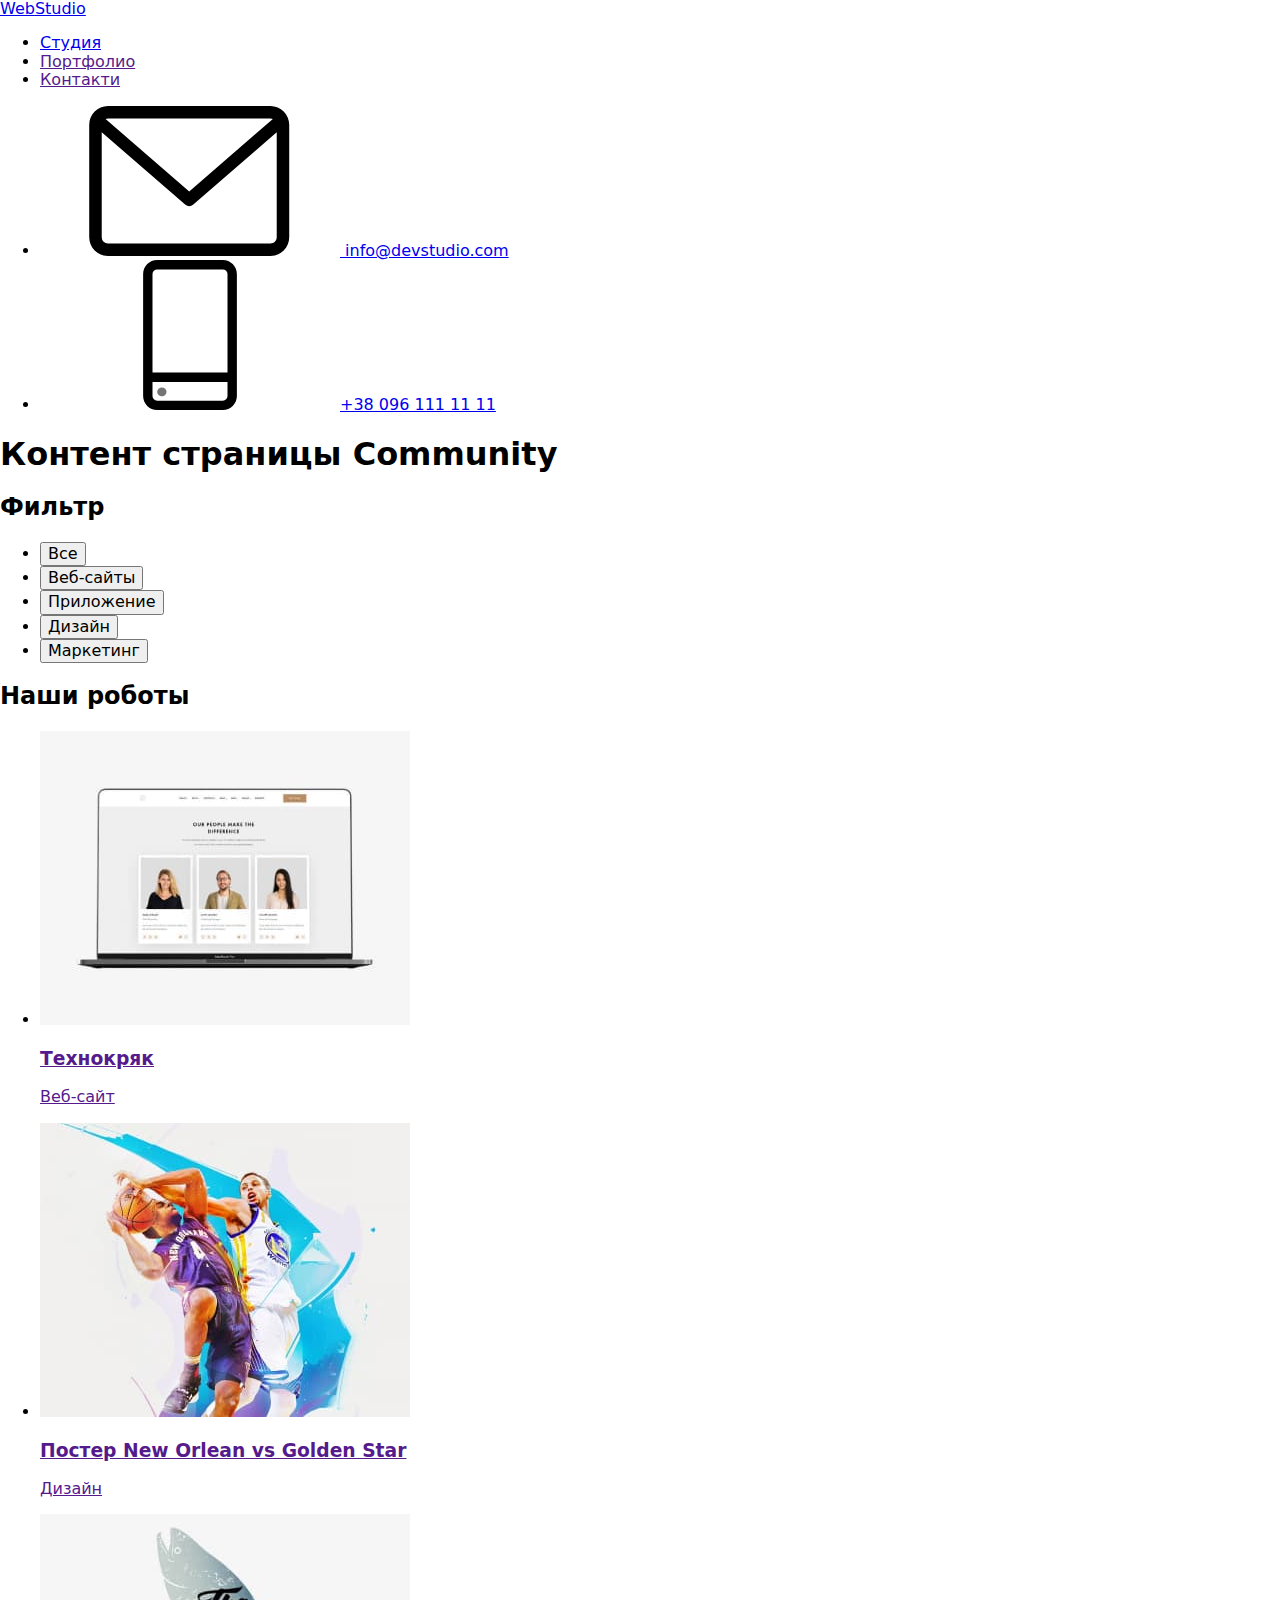
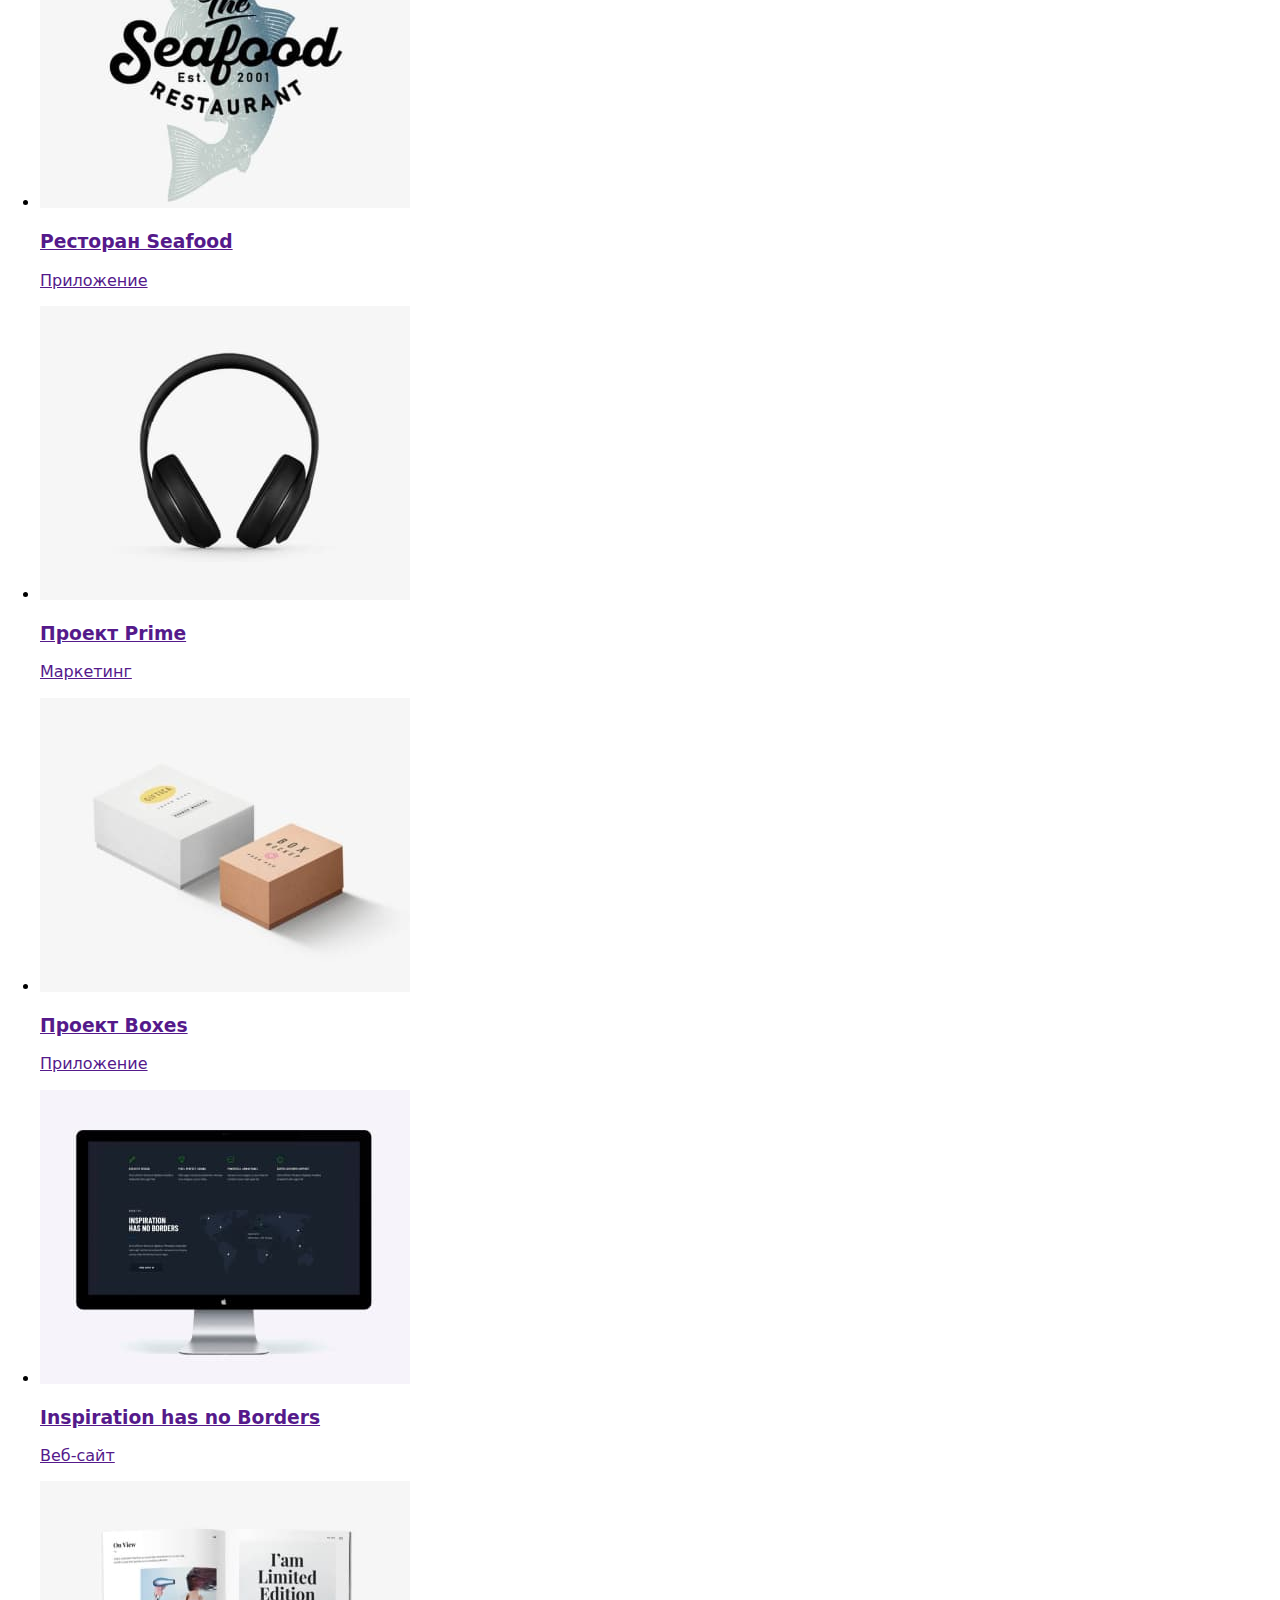
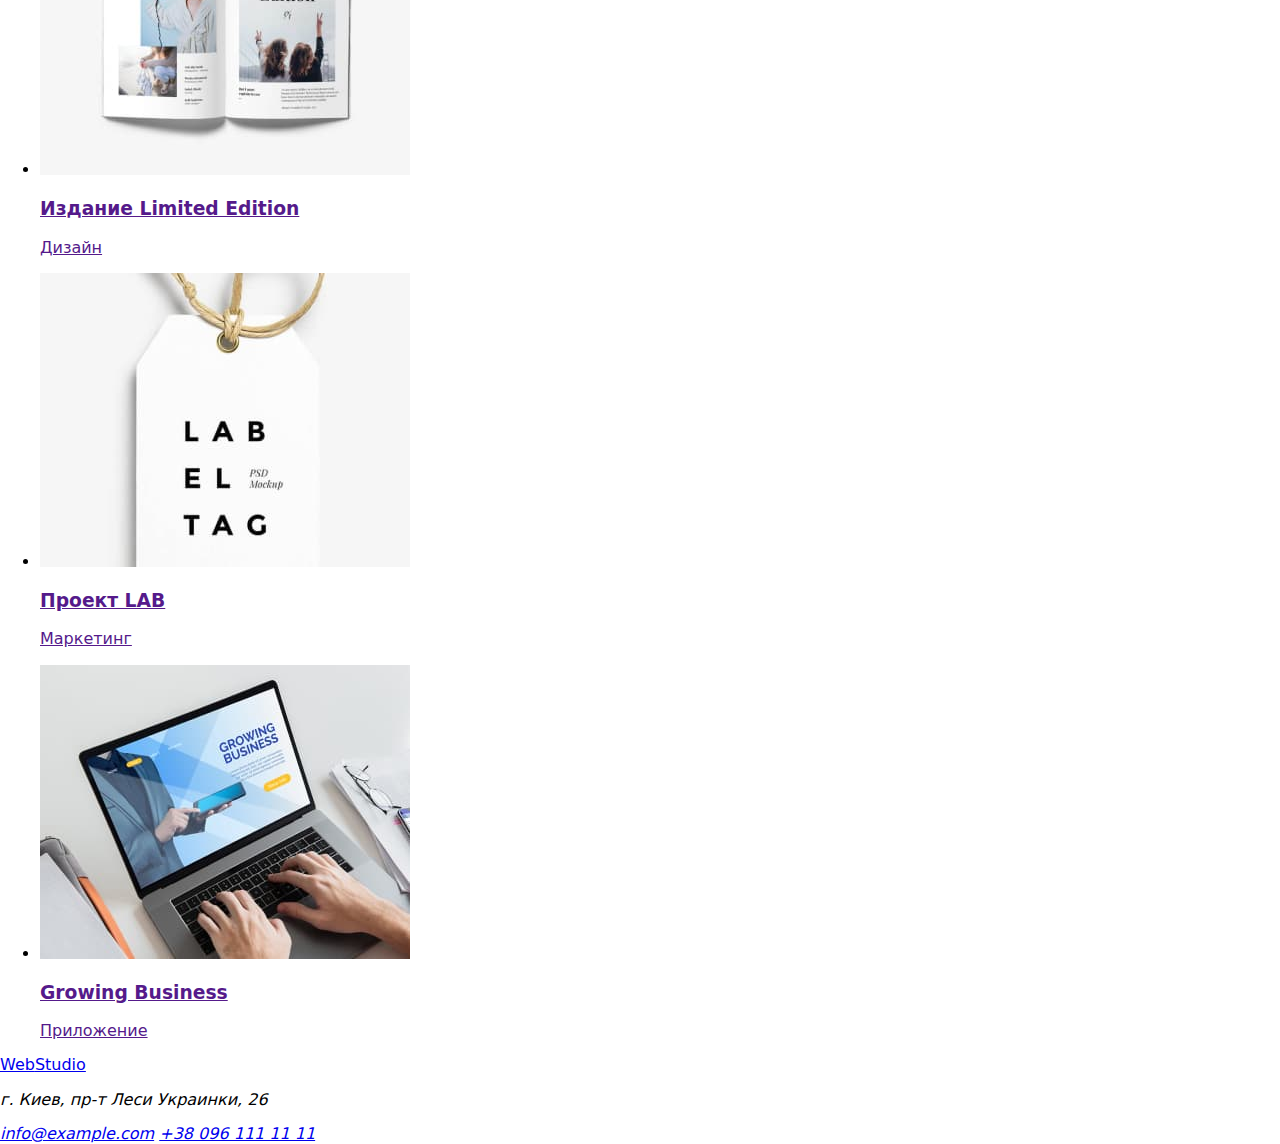
==== portfolio.html @ f93aa74f "first commit" ====
<!DOCTYPE html>
<html lang="ru">
<head>
    <meta charset="UTF-8">
    <meta http-equiv="X-UA-Compatible" content="IE=edge">
    <meta name="viewport" content="width=device-width, initial-scale=1.0">
    <title>Портфолио</title>
    <link href="https://fonts.googleapis.com/css2?family=Raleway:wght@700&family=Roboto:wght@400;500;700;900&display=swap" rel="stylesheet">
    <link rel="stylesheet" href="https://cdnjs.cloudflare.com/ajax/libs/modern-normalize/0.6.0/modern-normalize.min.css" />
    <link rel="stylesheet" href="./css/styles.css"/>
</head>
<body>
    <header>
        <div class="container nav">
        <nav>
            <a class="logo" lang="en" href="./index.html"><span>Web</span>Studio</a>
            <ul >
                <li> <a href="./index.html">Студия</a></li>
                <li> <a href="">Портфолио</a></li>
                <li> <a href="">Контакти</a></li>
            </ul>
        </nav>
        <ul class="pretitleColor">
            <li><a lang="en" href="mailto:info@devstudio.com">
                    <svg class="iconEmail">
                        <use href="./icons/symbol-defs.svg#icon-envelope"></use>
                    </svg>
                    info@devstudio.com</a></li>
            <li><a href="tel:+380961111111">
                    <svg class="iconPhone">
                        <use href="./icons/symbol-defs.svg#icon-smartphone"></use>
                    </svg>+38 096 111 11 11</a></li>
        </ul>
        </div>
    </header>
    <main>
        <section class="container">
<div class="portfolio">
        <h1 class="visually-hidden">Контент страницы Community</h1>
        <h2 class="visually-hidden">Фильтр</h2>
        <ul class="buttonList">
            <li> <button class="portfolioButton" type="button">Все</button> </li>
            <li> <button class="portfolioButton" type="button">Веб-сайты</button> </li>
            <li> <button class="portfolioButton" type="button">Приложение</button> </li>
            <li> <button class="portfolioButton" type="button">Дизайн</button> </li>
            <li> <button class="portfolioButton" type="button">Маркетинг</button> </li>
        </ul>
        <h2 class="visually-hidden">Наши роботы</h2>
        <ul class="portfolioCardList">
            
            <li class="portfolioCard" > 
                <a href="">
                <img src="./images/tehnokryack.jpg" alt="Технокряк" width="370"> 
                <div class="border">
                <div class="portfolioCardDescription">
                <h3>Технокряк</h3>
                <p>Веб-сайт</p>
                </div>
                </div>
                </a>
            </li>
            
            <li class="portfolioCard" >
                <a href="">
                <img src="./images/poster.jpg" alt="Постер" width="370">
                <div class="border">
                <div class="portfolioCardDescription">
                <h3 lang="en">Постер New Orlean vs Golden Star</h3>
                <p>Дизайн</p>
                </div>
                </div>
                </a>
            </li>
            
            <li class="portfolioCard" >
                <a href="">
                <img src="./images/restaurant.jpg" alt="Ресторан" width="370">
                <div class="border">
                <div class="portfolioCardDescription">
                <h3 lang="en">Ресторан Seafood</h3>
                <p>Приложение</p>
                </div>
                </div>
                </a>
            </li>
            
            <li class="portfolioCard" >
                <a href="">
                <img src="./images/prime.jpg" alt="Прайм" width="370">
                <div class="border">
                <div class="portfolioCardDescription">
                <h3 lang="en">Проект Prime</h3>
                <p>Маркетинг</p>
                </div>
                </div>
                </a>
            </li>
            
            <li class="portfolioCard" >
                <a href="">
                <img src="./images/boxes.jpg" alt="Коробки" width="370">
                <div class="border">
                <div class="portfolioCardDescription">
                <h3 lang="en">Проект Boxes</h3>
                <p>Приложение</p>
                </div>
                </div>
                </a>
            </li>
            
            <li class="portfolioCard" >
                <a href="">
                <img src="./images/website2.jpg" alt="Второй веб-сайт" width="370">
                <div class="border">
                <div class="portfolioCardDescription">
                <h3 lang="en">Inspiration has no Borders</h3>
                <p>Веб-сайт</p>
                </div>
                </div>
                </a>
            </li>
            
            <li class="portfolioCard" >
                <a href="">
                <img src="./images/edition.jpg" alt="Издание" width="370">
                <div class="border">
                <div class="portfolioCardDescription">
                <h3 lang="en">Издание Limited Edition</h3>
                <p>Дизайн</p>
                </div>
                </div>
                </a>
            </li>
            
            <li class="portfolioCard" >
                <a href="">
                <img src="./images/lab.jpg" alt="Проект ЛАБ" width="370">
                <div class="border">
                <div class="portfolioCardDescription">
                <h3 lang="en">Проект LAB</h3>
                <p>Маркетинг</p>
                </div>
                </div>
                </a>
            </li>
            
            <li class="portfolioCard" >
                <a href="">
                <img src="./images/grbusiness.jpg" alt="Приложение Бизнес" width="370">
                <div class="border">
                <div class="portfolioCardDescription">
                <h3 lang="en">Growing Business</h3>
                <p>Приложение</p>
                </div>
                </div>
                </a>
            </li>
        </ul>
        </div>
        </section>
    </main>
    <footer>
        <div class="container">
         <a class="logo" lang="en" href="./index.html"><span>Web</span>Studio</a>
            <address>
                <p class="address">г. Киев, пр-т Леси Украинки, 26</p>
                <a lang="en" href="mailto:info@devstudio.com">info@example.com</a>
                <a href="tel:+380961111111">+38 096 111 11 11</a>
            </address>
            </div>
    </footer>
</body>
</html>
---- css/styles.css ----
                                                                                                                                                                                                                                                                                                                                                                                                                                                                                                                                                                                                                                                                                                                                                                                                                                                                                                                                                                                                                                                                                                                                                                                                                                                                                                                                                                                                                                                                                                                                                                                                                                                                                                                                                                                                                                                                                                                                                                                                                                                                                                                                                                                                                                                                                                                                                                                                                                                                                                                                                                                                                                                                                                                                                                                                                                                                                                                                                                                                                                                                                                                                                                                                                                                                                                                                                                                                                                                                                                                                                                                                                                                                                                                                                                                                                                                                                                                                                                                                                                                                                                                                                                                                                                                                                                                                                                                                                                                                                                                                                                                                                                                                                                                                                                                                                                                                                                                                                                                                                                                                                                                                                                                                                                                                                                                                                                                                                                                                                                                                                                                                                                                                                                                                                                                                                                                                                                                                                                                                                                                                                                                                                                                                                                                                                                                                                                                                                                                                                                                                                                                                                                                                                                                                                                                                                                                                                                                                                                                                                                                                                                                                                                                                                                                                                                                                                                                                                                                                                                                                                                                                                                                                          
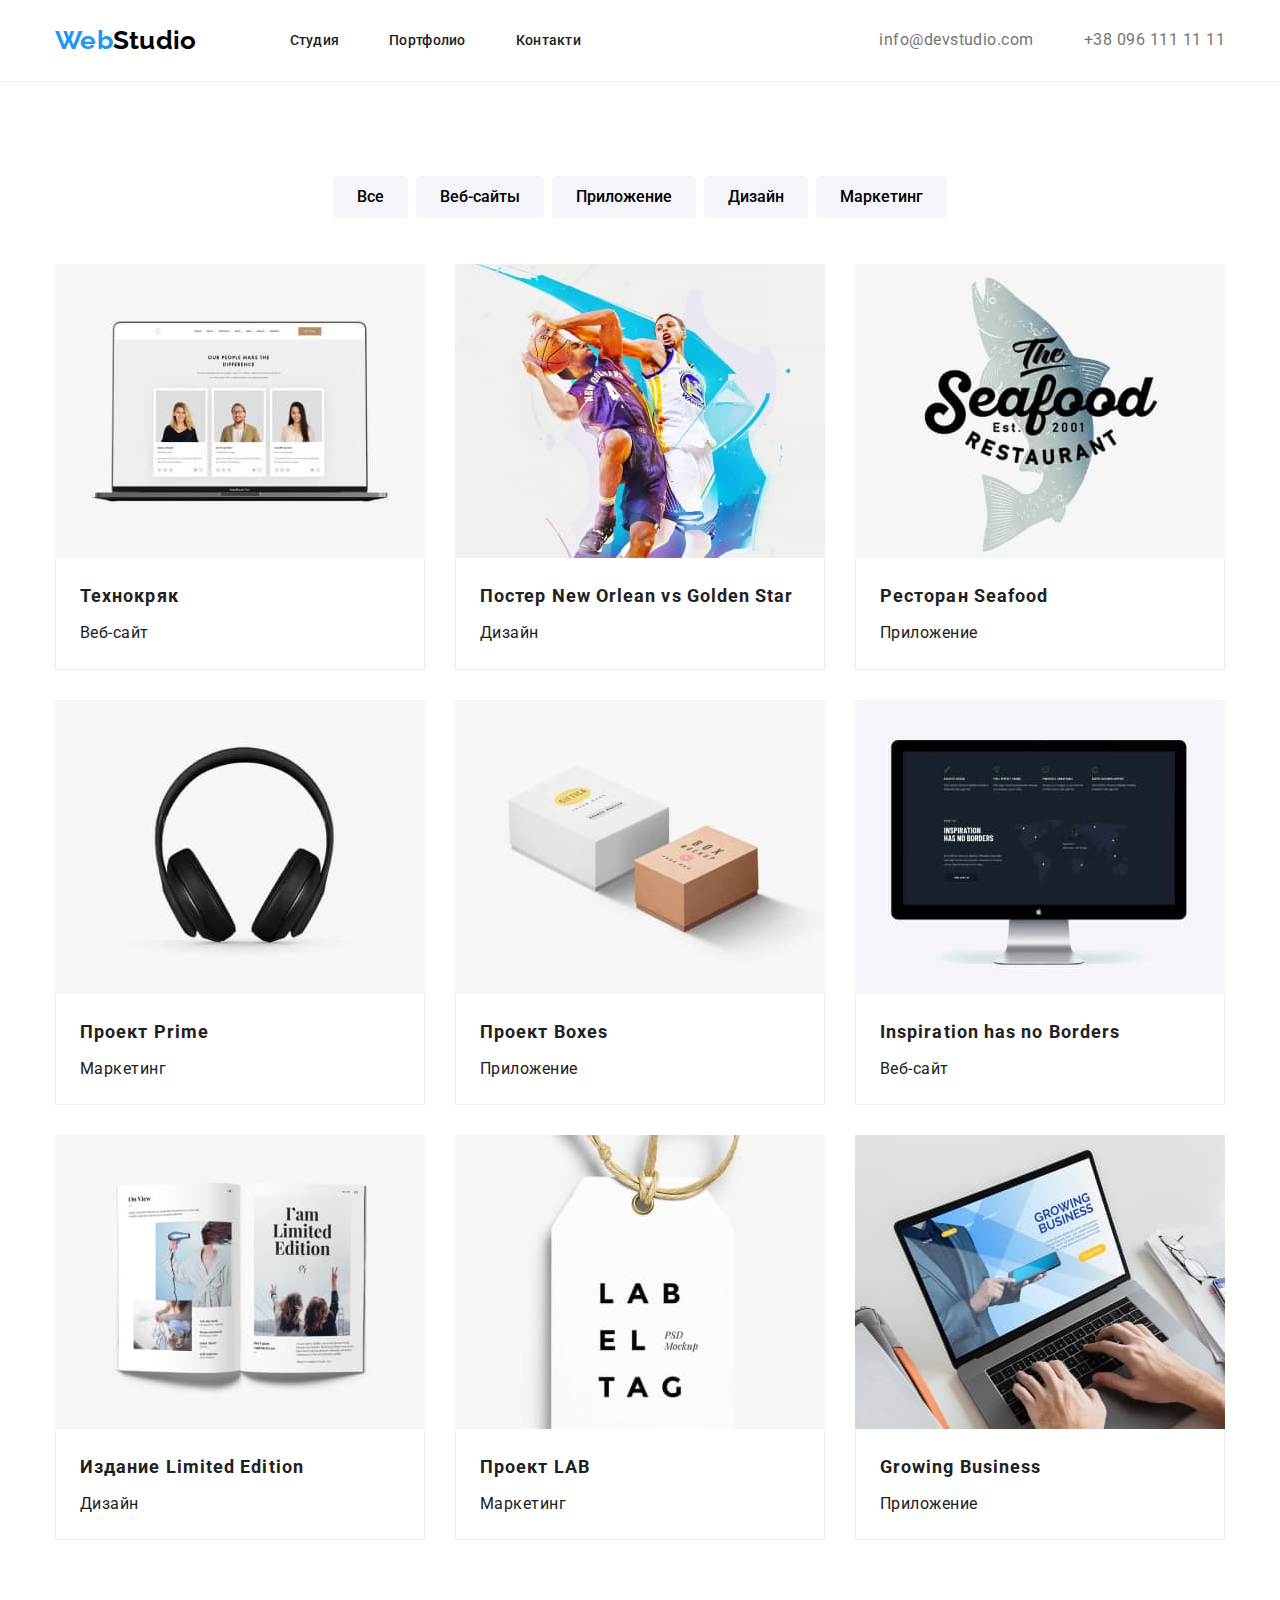
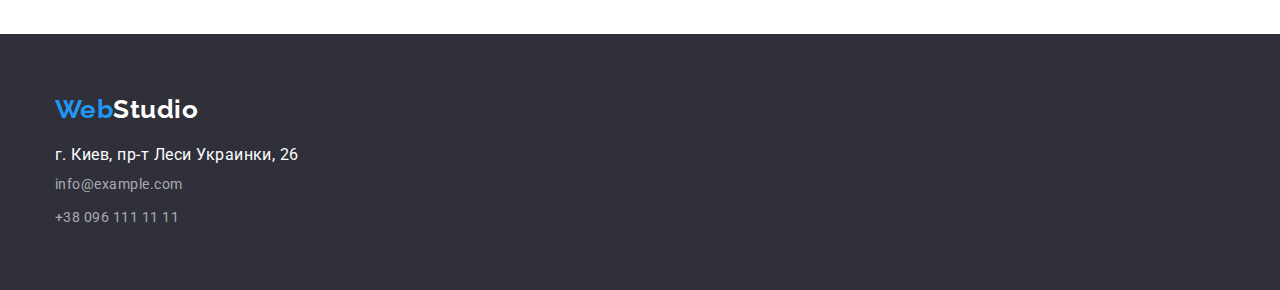
==== commit a3915b7d: "test commit" ====
--- a/portfolio.html
+++ b/portfolio.html
@@ -21,23 +21,16 @@
             </ul>
         </nav>
         <ul class="pretitleColor">
-            <li><a lang="en" href="mailto:info@devstudio.com">
-                    <svg class="iconEmail">
-                        <use href="./icons/symbol-defs.svg#icon-envelope"></use>
-                    </svg>
-                    info@devstudio.com</a></li>
-            <li><a href="tel:+380961111111">
-                    <svg class="iconPhone">
-                        <use href="./icons/symbol-defs.svg#icon-smartphone"></use>
-                    </svg>+38 096 111 11 11</a></li>
+            <li><a lang="en" href="mailto:info@devstudio.com">info@devstudio.com</a></li>
+            <li><a href="tel:+380961111111">+38 096 111 11 11</a></li>
         </ul>
         </div>
     </header>
     <main>
         <section class="container">
 <div class="portfolio">
-        <h1 class="visually-hidden">Контент страницы Community</h1>
-        <h2 class="visually-hidden">Фильтр</h2>
+        <h1 class="hidden">Контент страницы Community</h1>
+        <h2 class="hidden">Фильтр</h2>
         <ul class="buttonList">
             <li> <button class="portfolioButton" type="button">Все</button> </li>
             <li> <button class="portfolioButton" type="button">Веб-сайты</button> </li>
@@ -45,7 +38,7 @@
             <li> <button class="portfolioButton" type="button">Дизайн</button> </li>
             <li> <button class="portfolioButton" type="button">Маркетинг</button> </li>
         </ul>
-        <h2 class="visually-hidden">Наши роботы</h2>
+        <h2 class="hidden">Наши роботы</h2>
         <ul class="portfolioCardList">
             
             <li class="portfolioCard" > 
--- a/css/styles.css
+++ b/css/styles.css
@@ -1 +1,356 @@
-                                                                                                                                                                                                                                                                                                                                                                                                                                                                                                                                                                                                                                                                                                                                                                                                                                                                                                                                                                                                                                                                                                                                                                                                                                                                                                                                                                                                                                                                                                                                                                                                                                                                                                                                                                                                                                                                                                                                                                                                                                                                                                                                                                                                                                                                                                                                                                                                                                                                                                                                                                                                                                                                                                                                                                                                                                                                                                                                                                                                                                                                                                                                                                                                                                                                                                                                                                                                                                                                                                                                                                                                                                                                                                                                                                                                                                                                                                                                                                                                                                                                                                                                                                                                                                                                                                                                                                                                                                                                                                                                                                                                                                                                                                                                                                                                                                                                                                                                                                                                                                                                                                                                                                                                                                                                                                                                                                                                                                                                                                                                                                                                                                                                                                                                                                                                                                                                                                                                                                                                                                                                                                                                                                                                                                                                                                                                                                                                                                                                                                                                                                                                                                                                                                                                                                                                                                                                                                                                                                                                                                                                                                                                                                                                                                                                                                                                                                                                                                                                                                                                                                                                                                                                          +:root {
+  --main-color: #ffffff;
+  --background-light-color: #f5f4fa;
+  --background-dark-color: #2f303a;
+  --accent-color: #2196f3;
+  --text-color: #212121;
+  --pretitle-text-color: #757575;
+  --logo-color: #000000;
+  --button-hover-color: #188ce8;
+  --button-portfolio-color: #f5f4fa;
+  --border-color: #ececec;
+}
+
+*,
+*::before,
+*::after {
+  box-sizing: border-box;
+  margin: 0px;
+  padding: 0px;
+}
+
+body {
+  background-color: var(--main-color);
+  color: var(--text-color);
+
+  font-family: Roboto, sans-serif;
+  font-style: normal;
+  font-weight: 400;
+  letter-spacing: 0.03em;
+}
+
+a {
+  text-decoration: none;
+  color: inherit;
+  display: block;
+}
+
+ul {
+  padding: 0;
+  margin: 0;
+  list-style: none;
+}
+
+.container {
+  width: 1200px;
+  padding-left: 15px;
+  padding-right: 15px;
+  margin-left: auto;
+  margin-right: auto;
+}
+img {
+  display: block;
+  width: 100%;
+}
+/*HEADER*/
+/* Logo */
+.logo {
+  font-family: Raleway, sans-serif;
+  color: var(--logo-color);
+
+  font-weight: 700;
+  font-size: 26px;
+  line-height: 1.2;
+
+  display: block;
+  margin-right: 93px;
+}
+span {
+  color: var(--accent-color);
+}
+header {
+  border-bottom: 1px solid var(--border-color);
+}
+nav {
+  display: flex;
+  align-items: center;
+  font-weight: 500;
+  font-size: 14px;
+  line-height: 1.2;
+  letter-spacing: 0.02em;
+}
+
+header > ul {
+  align-items: center;
+}
+.pretitleColor {
+  color: var(--pretitle-text-color);
+}
+
+header li:hover,
+header li:focus {
+  color: var(--accent-color);
+}
+.nav {
+  display: flex;
+  align-items: center;
+}
+header a {
+  padding-top: 25px;
+  padding-bottom: 25px;
+}
+header ul {
+  display: flex;
+  align-items: center;
+  margin-left: auto;
+}
+header li + li {
+  margin-left: 50px;
+}
+/*STUDIO HEADER*/
+.hero {
+  background-color: var(--background-dark-color);
+  padding: 200px 0px;
+}
+
+h1 {
+  color: var(--main-color);
+
+  max-width: 696px;
+  margin: auto;
+  text-align: center;
+  margin-bottom: 30px;
+
+  font-weight: 900;
+  font-size: 44px;
+  line-height: 1.4;
+  letter-spacing: 0.06em;
+}
+.studioButton {
+  color: var(--main-color);
+  background-color: var(--accent-color);
+  border-color: transparent;
+  border-radius: 4px;
+  cursor: pointer;
+
+  font-weight: bold;
+  font-size: 16px;
+  line-height: 1.9;
+  letter-spacing: 0.06em;
+
+  display: block;
+  margin: auto;
+  padding: 6px 28px;
+}
+.studioButton:hover,
+.studioButton:focus {
+  background-color: var(--button-hover-color);
+  border-color: transparent;
+}
+
+h2 {
+  font-weight: bold;
+  font-size: 36px;
+  line-height: 1.2;
+  text-align: center;
+  margin-bottom: 50px;
+}
+.features {
+  padding: 94px 0px;
+}
+.features h3 {
+  font-weight: bold;
+  font-size: 14px;
+  line-height: 1.2;
+  text-transform: uppercase;
+}
+.features p {
+  color: var(--pretitle-text-color);
+
+  font-size: 14px;
+  line-height: 1.7;
+}
+.features ul {
+  display: flex;
+}
+
+.features li {
+  flex-basis: calc((100% - 90px) / 4);
+}
+.features li:not(:nth-last-child(1)) {
+  margin-right: 30px;
+}
+.whatWeDo {
+  padding: 0px 0px 94px 0px;
+}
+
+.whatWeDo ul {
+  display: flex;
+}
+.whatWeDo li {
+  flex-basis: calc((100% - 60px) / 3);
+}
+.whatWeDo li:not(:nth-last-child(1)) {
+  margin-right: 30px;
+}
+
+.ourTeam {
+  background-color: var(--button-portfolio-color);
+  font-size: 16px;
+  line-height: 1.2;
+
+  padding-top: 94px;
+  padding-left: auto;
+  padding-right: auto;
+  padding-bottom: 94px;
+}
+.teamPhotos {
+  background-color: var(--main-color);
+
+  width: 270px;
+  text-align: center;
+}
+.ourTeam h3 {
+  margin-top: 30px;
+}
+.teamPhotosDescription {
+  max-width: 200px;
+  margin: 30px;
+}
+
+.ourTeam p {
+  color: var(--pretitle-text-color);
+
+  margin-top: 10px;
+  margin-bottom: 30px;
+}
+.ourTeam ul {
+  display: flex;
+}
+.ourTeam li {
+  display: inline-block;
+  flex-basis: calc((100%-90px) / 4);
+}
+.ourTeam li:not(:nth-last-child(1)) {
+  margin-right: 30px;
+}
+
+/*STUDIO HEADER*/
+/*FOOTER*/
+footer {
+  color: rgba(255, 255, 255, 0.6);
+  background-color: var(--background-dark-color);
+  display: block;
+
+  padding-top: 60px;
+  padding-bottom: 60px;
+}
+footer .logo {
+  color: var(--main-color);
+  margin-bottom: 20px;
+}
+.address {
+  color: var(--main-color);
+  font-style: normal;
+  margin: 0px;
+}
+
+address a {
+  font-style: normal;
+  font-size: 14px;
+  line-height: 1.7;
+
+  margin-top: 9px;
+}
+address a:hover,
+address a:focus {
+  color: var(--accent-color);
+}
+/*FOOTER*/
+/*PORTFOLIO*/
+.portfolio {
+  padding-top: 94px;
+  padding-bottom: 94px;
+  padding-right: auto;
+  padding-left: auto;
+}
+.hidden  {
+  position: absolute;
+  width: 1px;
+  height: 1px;
+  margin: -1px;
+  border: 0;
+  padding: 0;
+  
+  white-space: nowrap;
+  clip-path: inset(100%);
+  clip: rect(0 0 0 0);
+  overflow: hidden;
+}
+.portfolioButton {
+  background-color: var(--button-portfolio-color);
+  border-radius: 4px;
+  border-color: transparent;
+  font-weight: 500;
+  font-size: 16px;
+  line-height: 1.6;
+  cursor: pointer;
+
+  display: block;
+  padding: 6px 22px;
+  flex-basis: calc((100%-32) / 5);
+}
+.buttonList li:not(:nth-last-child(1)) {
+  margin-right: 8px;
+}
+.buttonList {
+  display: flex;
+  height: 54px;
+  width: 614px;
+  margin: 0px auto 34px auto;
+}
+.portfolioButton:hover,
+.portfolioButton:focus {
+  background-color: var(--accent-color);
+  border-color: transparent;
+  color: var(--main-color);
+}
+
+.portfolioCard {
+  background: var(--main-color);
+
+  box-sizing: border-box;
+  width: 370px;
+}
+
+.portfolioCardList li:not(:nth-last-child(3n)) {
+  margin-left: 30px;
+}
+.portfolioCardList li:not(:nth-last-child(-n + 3)) {
+  margin-bottom: 30px;
+}
+.portfolioCardDescription {
+  margin: 0px 24px 20px 24px;
+  max-width: 322px;
+}
+.border {
+  padding-top: 20px;
+  border-left: 1px solid #eeeeee;
+  border-bottom: 1px solid #eeeeee;
+  border-right: 1px solid #eeeeee;
+}
+.portfolioCard h3 {
+  font-size: 18px;
+  line-height: 2;
+  letter-spacing: 0.06em;
+}
+.portfolioCard p {
+  font-size: 16px;
+  line-height: 1.9;
+  margin-top: 4px;
+}
+.portfolioCardList {
+  display: flex;
+  flex-wrap: wrap;
+}
+/*PORTFOLIO*/
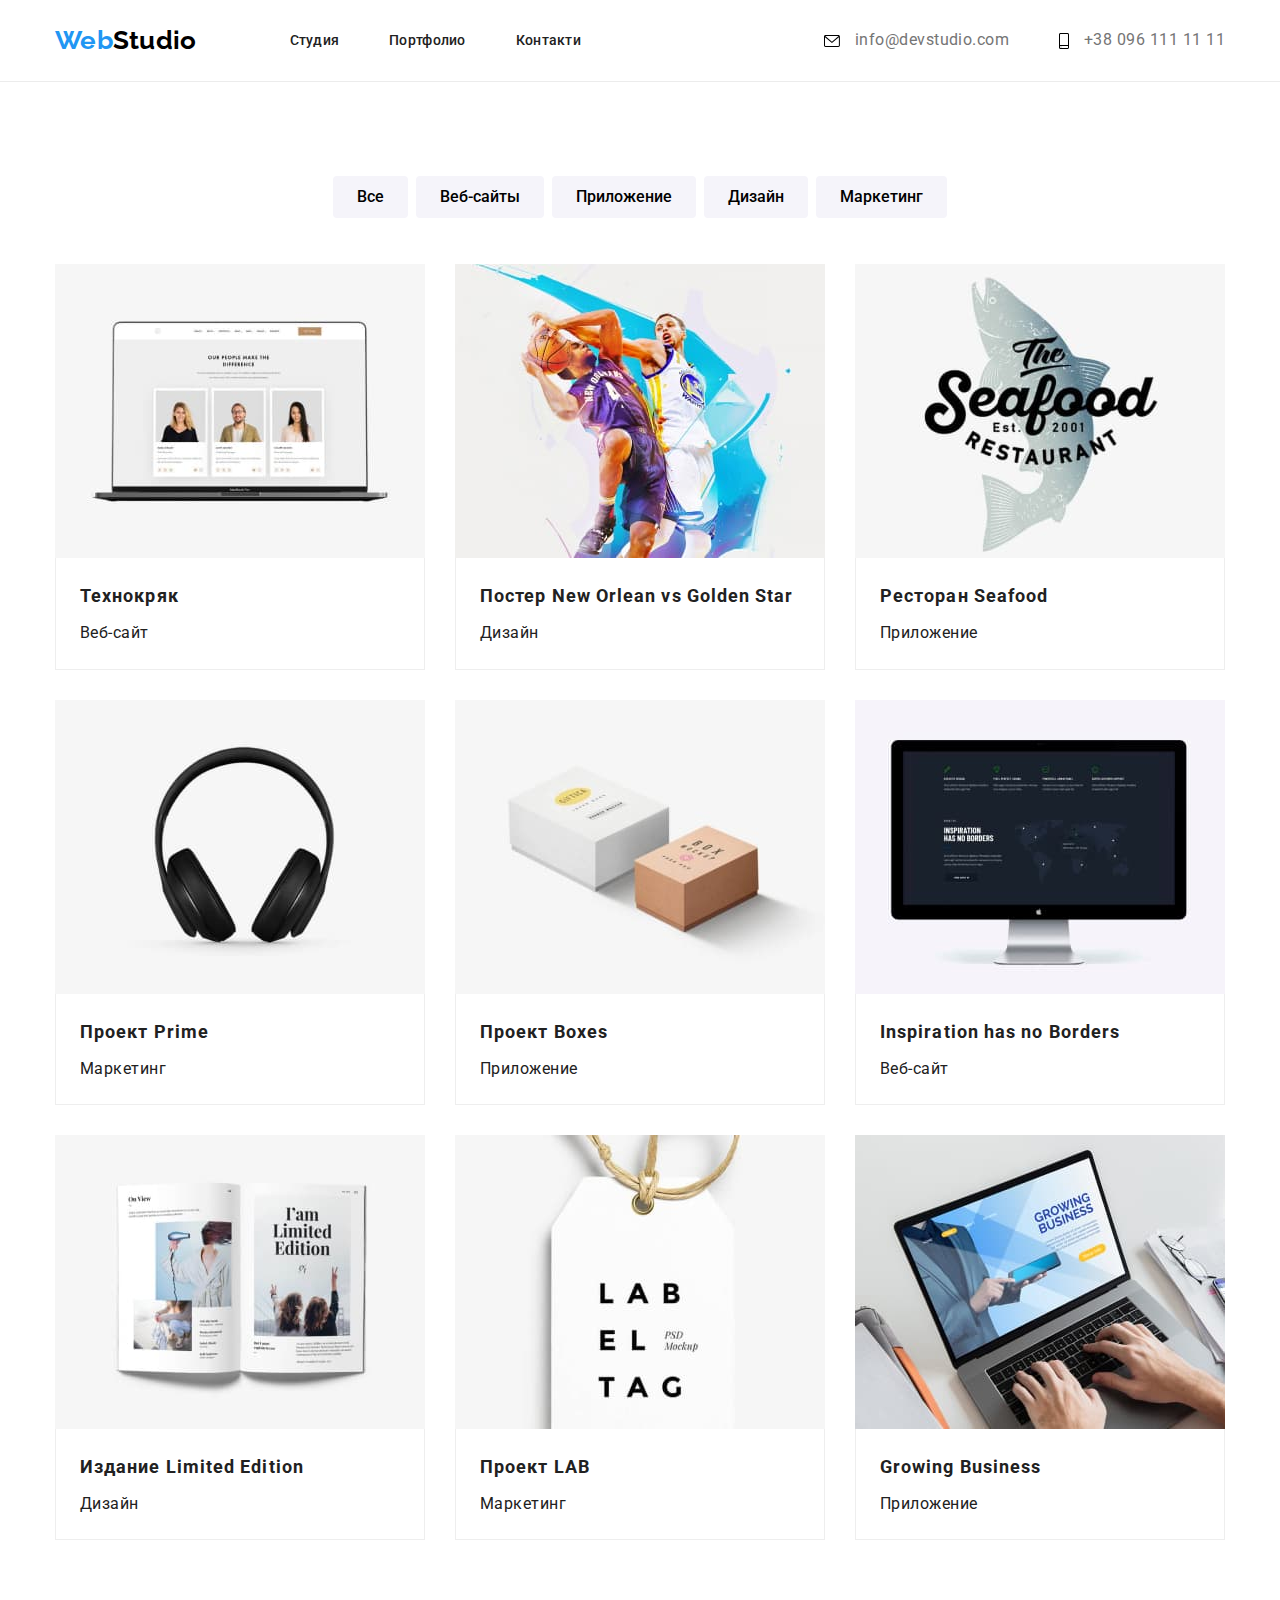
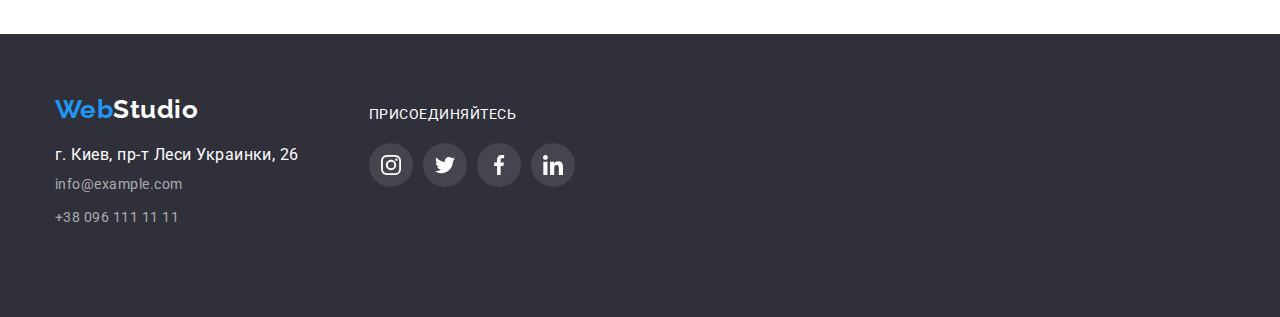
==== commit a23cb8a4: "Portfolio" ====
--- a/portfolio.html
+++ b/portfolio.html
@@ -20,15 +20,23 @@
                 <li> <a href="">Контакти</a></li>
             </ul>
         </nav>
-        <ul class="pretitleColor">
-            <li><a lang="en" href="mailto:info@devstudio.com">info@devstudio.com</a></li>
-            <li><a href="tel:+380961111111">+38 096 111 11 11</a></li>
-        </ul>
+    <ul class="pretitleColor">
+        <li><a lang="en" href="mailto:info@devstudio.com">
+                <svg class="iconNav" width="16" height="12">
+                    <use href="./icons/symbol-defs.svg#icon-envelope"></use>
+                </svg>
+                info@devstudio.com</a></li>
+        <li><a href="tel:+380961111111">
+                <svg class="iconNav" width="10" height="16">
+                    <use href="./icons/symbol-defs.svg#icon-smartphone"></use>
+                </svg>
+                +38 096 111 11 11</a></li>
+    </ul>
         </div>
     </header>
     <main>
         <section class="container">
-<div class="portfolio">
+        <div class="portfolio">
         <h1 class="hidden">Контент страницы Community</h1>
         <h2 class="hidden">Фильтр</h2>
         <ul class="buttonList">
@@ -154,12 +162,47 @@
     </main>
     <footer>
         <div class="container">
-         <a class="logo" lang="en" href="./index.html"><span>Web</span>Studio</a>
-            <address>
-                <p class="address">г. Киев, пр-т Леси Украинки, 26</p>
-                <a lang="en" href="mailto:info@devstudio.com">info@example.com</a>
-                <a href="tel:+380961111111">+38 096 111 11 11</a>
-            </address>
+            <div class="notFlex">
+                <a class="logo" lang="en" href="./index.html"><span>Web</span>Studio</a>
+                <address>
+                    <p class="address">г. Киев, пр-т Леси Украинки, 26</p>
+                    <a lang="en" href="mailto:info@devstudio.com">info@example.com</a>
+                    <a href="tel:+380961111111">+38 096 111 11 11</a>
+                </address>
+            </div>
+            <div class="flex">
+                <p class="joinUs">присоединяйтесь</p>
+                <ul class="socialNetworkIconsList">
+                    <li>
+                        <a href="">
+                            <svg class="socialNetworkIcons" width="20" height="20">
+                                <use href="./icons/symbol-defs.svg#icon-instagram-2"></use>
+                            </svg>
+                        </a>
+                    </li>
+                    <li>
+                        <a href="">
+                            <svg class="socialNetworkIcons" width="20" height="20">
+                                <use href="./icons/symbol-defs.svg#icon-twitter-1"></use>
+                            </svg>
+                        </a>
+                    </li>
+                    <li>
+                        <a href="">
+                            <svg class="socialNetworkIcons" width="20" height="20">
+                                <use href="./icons/symbol-defs.svg#icon-facebook-1"></use>
+                            </svg>
+                        </a>
+                    </li>
+                    <li>
+                        <a href="">
+                            <svg class="socialNetworkIcons" width="20" height="20">
+                                <use href="./icons/symbol-defs.svg#icon-linkedin-1"></use>
+                            </svg>
+                        </a>
+                    </li>
+                </ul>
+            </div>
             </div>
     </footer>
 </body>
--- a/css/styles.css
+++ b/css/styles.css
@@ -9,6 +9,7 @@
   --button-hover-color: #188ce8;
   --button-portfolio-color: #f5f4fa;
   --border-color: #ececec;
+  --icons-color: #afb1b8;
 }
 
 *,
@@ -107,10 +108,29 @@
 header li + li {
   margin-left: 50px;
 }
+.iconNav {
+  margin-right: 10px;
+  vertical-align: middle;
+}
+header li:hover .iconNav,
+header li:focus .iconNav {
+  fill: var(--accent-color);
+}
 /*STUDIO HEADER*/
 .hero {
+  max-width: 1600px;
+  background-image: linear-gradient(
+      to right,
+      rgba(0.18, 0.19, 0.23, 0.4),
+      rgba(0.18, 0.19, 0.23, 0.4)
+    ),
+    url("../icons/Background.svg");
+  background-repeat: no-repeat;
+  margin: 0 auto;
   background-color: var(--background-dark-color);
   padding: 200px 0px;
+  border: #000000 solid 1px;
+  box-shadow: -1px 4px 7px 4px rgba(0, 0, 0, 0.25);
 }
 
 h1 {
@@ -125,6 +145,7 @@
   font-size: 44px;
   line-height: 1.4;
   letter-spacing: 0.06em;
+  text-transform: uppercase;
 }
 .studioButton {
   color: var(--main-color);
@@ -158,11 +179,17 @@
 .features {
   padding: 94px 0px;
 }
+.bcIconReatures {
+  background-color: var(--background-light-color);
+  padding: 25px 100px;
+  margin-bottom: 30px;
+}
 .features h3 {
   font-weight: bold;
   font-size: 14px;
   line-height: 1.2;
   text-transform: uppercase;
+  margin-bottom: 10px;
 }
 .features p {
   color: var(--pretitle-text-color);
@@ -209,6 +236,9 @@
 
   width: 270px;
   text-align: center;
+  box-shadow: -0.5px 1.5px 2px 0.5px rgba(0, 0, 0, 0.25);
+  border-bottom-left-radius: 4px;
+  border-bottom-right-radius: 4px;
 }
 .ourTeam h3 {
   margin-top: 30px;
@@ -222,7 +252,7 @@
   color: var(--pretitle-text-color);
 
   margin-top: 10px;
-  margin-bottom: 30px;
+  margin-bottom: 16px;
 }
 .ourTeam ul {
   display: flex;
@@ -234,16 +264,58 @@
 .ourTeam li:not(:nth-last-child(1)) {
   margin-right: 30px;
 }
-
+.socialNetworkIconsList a {
+  width: 44px;
+  height: 44px;
+  padding: 12px;
+  fill: var(--icons-color);
+}
+.socialNetworkIconsList {
+  display: flex;
+  flex-basis: 206px;
+  margin-bottom: 30px;
+  fill: var(--icons-color);
+}
+.socialNetworkIconsList li:not(:nth-last-child(1)) {
+  margin-right: 10px;
+}
+.socialNetworkIconsList a:hover,
+.socialNetworkIconsList a:focus {
+  fill: var(--main-color);
+  background-color: var(--accent-color);
+  border-radius: 50px;
+}
+.custumer {
+  padding: 94px 0px;
+}
+.custumerList {
+  display: flex;
+  margin-top: 50px;
+}
+.custumer a {
+  padding: 16px 32px;
+  fill: var(--icons-color);
+  border: var(--icons-color) solid 1px;
+  border-radius: 5px;
+}
+.custumer li:not(:nth-last-child(1)) {
+  margin-right: 30px;
+}
+.custumerList a:hover,
+.custumerList a:focus {
+  fill: var(--accent-color);
+  border: var(--accent-color) solid 1px;
+  border-radius: 5px;
+}
 /*STUDIO HEADER*/
 /*FOOTER*/
 footer {
   color: rgba(255, 255, 255, 0.6);
   background-color: var(--background-dark-color);
   display: block;
-
-  padding-top: 60px;
-  padding-bottom: 60px;
+}
+.notFlex {
+  margin: 60px 0px;
 }
 footer .logo {
   color: var(--main-color);
@@ -266,6 +338,28 @@
 address a:focus {
   color: var(--accent-color);
 }
+footer .container {
+  display: flex;
+}
+.flex {
+  margin: 72px auto 100px 70px;
+}
+.flex p {
+  text-transform: uppercase;
+  color: var(--main-color);
+
+  font-style: bold;
+  font-size: 14px;
+  line-height: 1.2;
+
+  margin-bottom: 20px;
+}
+.flex a {
+  background-color: rgba(255, 255, 255, 0.1);
+  border-radius: 50px;
+  fill: var(--main-color);
+}
+
 /*FOOTER*/
 /*PORTFOLIO*/
 .portfolio {
@@ -274,14 +368,14 @@
   padding-right: auto;
   padding-left: auto;
 }
-.hidden  {
+.hidden {
   position: absolute;
   width: 1px;
   height: 1px;
   margin: -1px;
   border: 0;
   padding: 0;
-  
+
   white-space: nowrap;
   clip-path: inset(100%);
   clip: rect(0 0 0 0);
@@ -314,6 +408,7 @@
   background-color: var(--accent-color);
   border-color: transparent;
   color: var(--main-color);
+  box-shadow: 0px 5px 2px -2px rgba(0, 0, 0, 0.14);
 }
 
 .portfolioCard {
